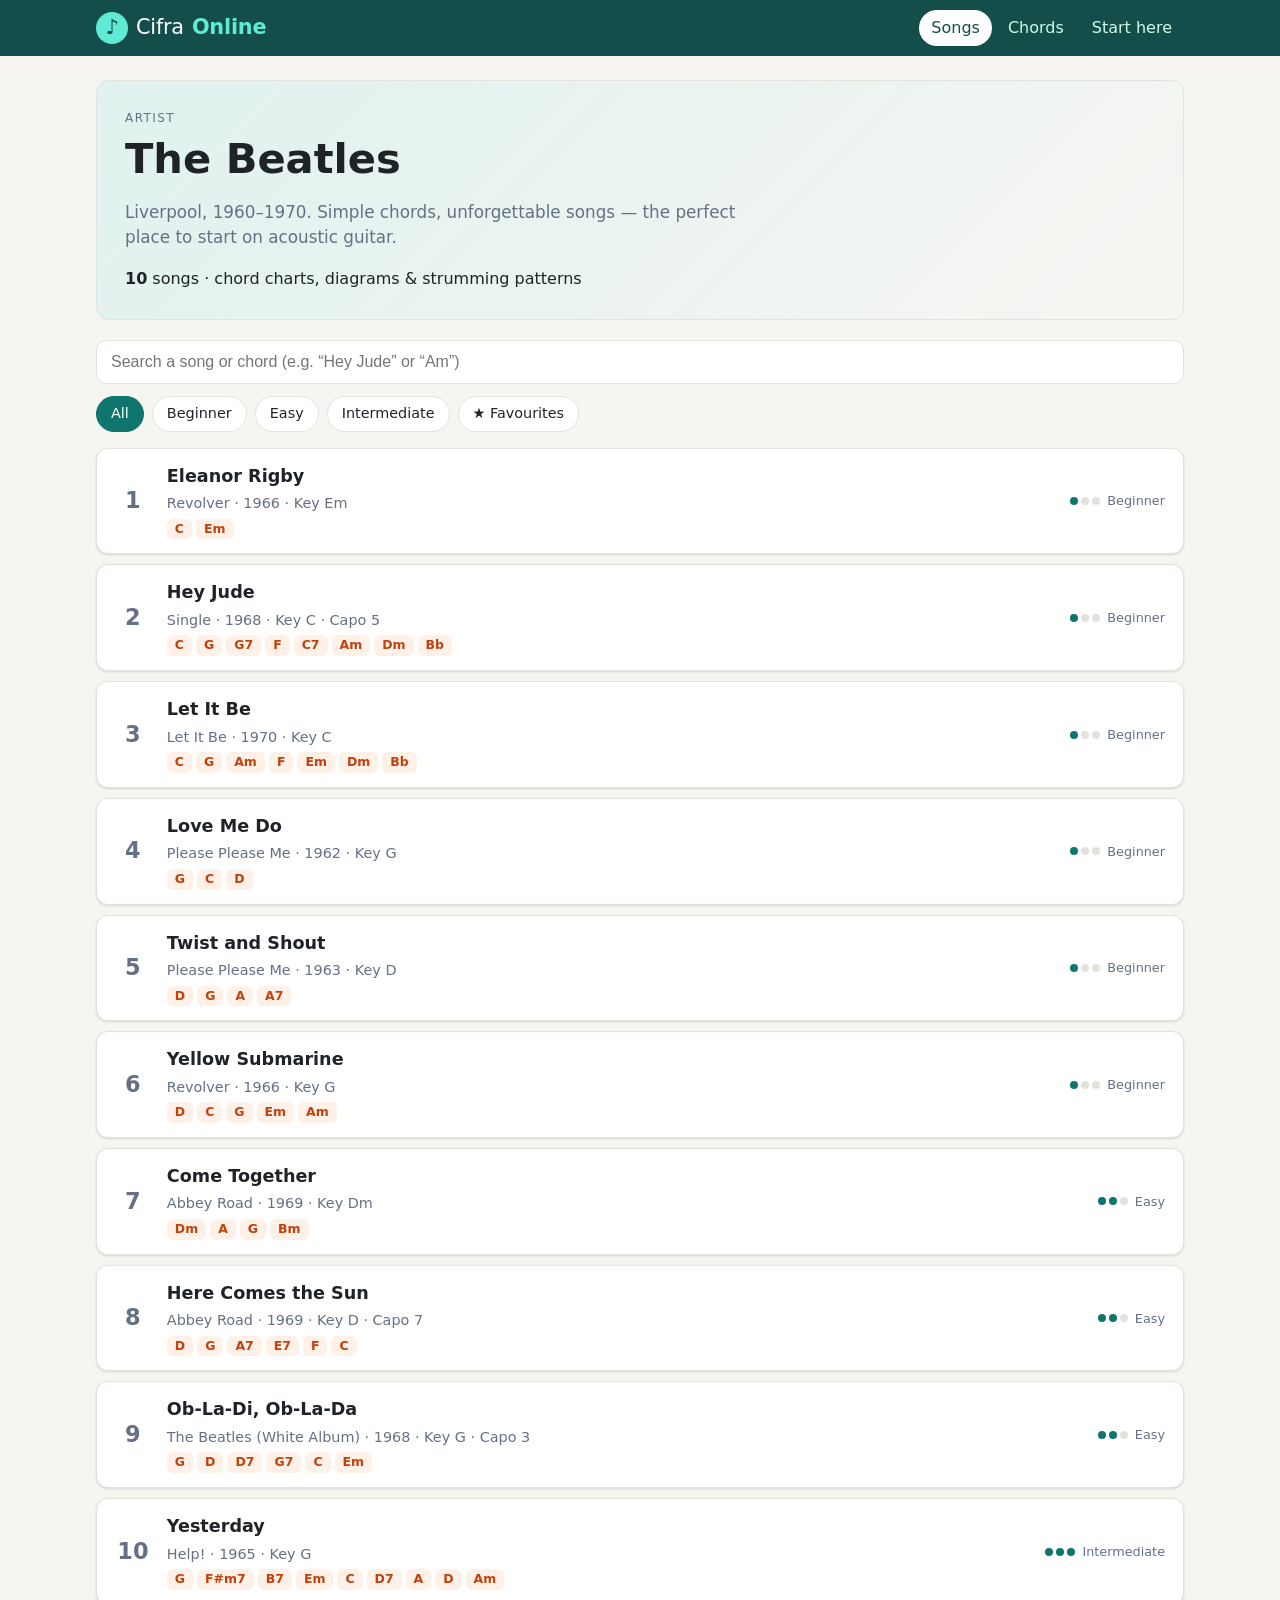
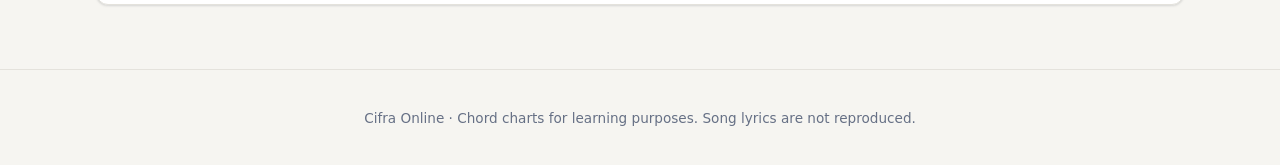
==== index.html @ 389081fc "First version: Beatles chord charts for beginner acoustic guitarists Static single-page site with so" ====
<!doctype html>
<html lang="en">
<head>
  <meta charset="utf-8">
  <meta name="viewport" content="width=device-width, initial-scale=1">
  <title>Cifra Online — Beatles chords for beginners</title>
  <meta name="description" content="Easy acoustic guitar chord charts for Beatles songs: diagrams, strumming patterns, transpose and capo.">
  <link rel="icon" href="data:image/svg+xml,<svg xmlns='http://www.w3.org/2000/svg' viewBox='0 0 100 100'><text y='.9em' font-size='90'>🎸</text></svg>">
  <link rel="stylesheet" href="css/style.css">
</head>
<body>
  <header class="topbar">
    <div class="topbar-inner">
      <a class="logo" href="#/"><span class="logo-mark">♪</span> Cifra<b>Online</b></a>
      <nav class="nav">
        <a href="#/" data-route="home">Songs</a>
        <a href="#/chords" data-route="chords">Chords</a>
        <a href="#/learn" data-route="learn">Start here</a>
      </nav>
    </div>
  </header>

  <main id="app" class="container"></main>

  <footer class="footer">
    <p>Cifra Online · Chord charts for learning purposes. Song lyrics are not reproduced.</p>
  </footer>

  <script src="js/songs.js"></script>
  <script src="js/chords.js"></script>
  <script src="js/audio.js"></script>
  <script src="js/app.js"></script>
</body>
</html>
---- css/style.css ----
:root {
  --bg: #f6f5f1;
  --surface: #ffffff;
  --text: #1f2328;
  --muted: #667085;
  --border: #e4e2dc;
  --accent: #0f766e;
  --accent-soft: #e0f2ef;
  --chord: #c2410c;
  --chord-soft: #fff1e8;
  --top: #134e4a;
  --radius: 12px;
  --shadow: 0 1px 2px rgba(16, 24, 40, .06), 0 1px 3px rgba(16, 24, 40, .08);
}
@media (prefers-color-scheme: dark) {
  :root {
    --bg: #111416;
    --surface: #1a1f22;
    --text: #e8eaeb;
    --muted: #98a2ab;
    --border: #2b3236;
    --accent: #2dd4bf;
    --accent-soft: #123a36;
    --chord: #fb923c;
    --chord-soft: #3a2418;
    --top: #0b2b29;
    --shadow: none;
  }
}

* { box-sizing: border-box; }
html { scroll-behavior: auto; }
body {
  margin: 0;
  font-family: system-ui, -apple-system, "Segoe UI", Roboto, sans-serif;
  background: var(--bg);
  color: var(--text);
  line-height: 1.5;
}
a { color: var(--accent); }
h1 { font-size: clamp(1.8rem, 4vw, 2.6rem); margin: .2em 0; line-height: 1.15; }
h2 { font-size: 1.15rem; margin: 1.4em 0 .6em; }
code { background: var(--accent-soft); padding: 2px 6px; border-radius: 6px; }

.container { max-width: 1120px; margin: 0 auto; padding: 24px 16px 64px; }

/* Top bar */
.topbar { background: var(--top); color: #fff; position: sticky; top: 0; z-index: 10; }
.topbar-inner { max-width: 1120px; margin: 0 auto; padding: 10px 16px; display: flex; align-items: center; justify-content: space-between; gap: 16px; flex-wrap: wrap; }
.logo { color: #fff; text-decoration: none; font-size: 1.3rem; letter-spacing: -.01em; display: flex; align-items: center; gap: 8px; }
.logo b { color: #5eead4; }
.logo-mark { display: inline-grid; place-items: center; width: 32px; height: 32px; border-radius: 50%; background: #5eead4; color: var(--top); font-weight: 700; }
.nav { display: flex; gap: 4px; }
.nav a { color: #d1fae5; text-decoration: none; padding: 6px 12px; border-radius: 999px; font-weight: 500; }
.nav a:hover { background: rgba(255,255,255,.1); }
.nav a.active { background: #fff; color: var(--top); }

/* Hero / home */
.hero { background: linear-gradient(135deg, var(--accent-soft), transparent); border: 1px solid var(--border); border-radius: var(--radius); padding: 28px; margin-bottom: 20px; }
.eyebrow { text-transform: uppercase; letter-spacing: .12em; font-size: .75rem; color: var(--muted); margin: 0; }
.lead { color: var(--muted); font-size: 1.05rem; max-width: 60ch; }
.stats { margin: 0; }

.filters { display: flex; flex-direction: column; gap: 12px; margin-bottom: 16px; }
#search { width: 100%; padding: 12px 14px; font-size: 1rem; border-radius: 10px; border: 1px solid var(--border); background: var(--surface); color: var(--text); }
#search:focus { outline: 2px solid var(--accent); outline-offset: 1px; }
.chips { display: flex; flex-wrap: wrap; gap: 8px; }
.chip { border: 1px solid var(--border); background: var(--surface); color: var(--text); padding: 6px 14px; border-radius: 999px; cursor: pointer; font: inherit; font-size: .9rem; }
.chip.on { background: var(--accent); border-color: var(--accent); color: #fff; }

.song-list { display: grid; gap: 10px; }
.song-card { display: flex; align-items: center; gap: 16px; background: var(--surface); border: 1px solid var(--border); border-radius: var(--radius); padding: 14px 18px; text-decoration: none; color: inherit; box-shadow: var(--shadow); transition: transform .1s, border-color .1s; }
.song-card:hover { border-color: var(--accent); transform: translateY(-1px); }
.rank { font-size: 1.4rem; font-weight: 700; color: var(--muted); width: 1.6em; text-align: center; flex: none; }
.song-main { flex: 1; min-width: 0; display: flex; flex-direction: column; gap: 4px; }
.song-title { font-weight: 650; font-size: 1.1rem; }
.song-meta { color: var(--muted); font-size: .9rem; }
.star { color: #eab308; }
.chord-pills { display: flex; flex-wrap: wrap; gap: 4px; }
.pill { font-size: .78rem; font-weight: 600; color: var(--chord); background: var(--chord-soft); padding: 1px 8px; border-radius: 6px; }
.empty { color: var(--muted); text-align: center; padding: 40px; }

.level { display: inline-flex; align-items: center; gap: 3px; font-size: .8rem; color: var(--muted); white-space: nowrap; }
.level i { width: 8px; height: 8px; border-radius: 50%; background: var(--border); display: inline-block; }
.level i.on { background: var(--accent); }
.level span { margin-left: 4px; }

/* Song page */
.crumbs { font-size: .9rem; color: var(--muted); }
.crumbs a { text-decoration: none; }
.song-header { display: flex; justify-content: space-between; align-items: flex-start; gap: 16px; margin-bottom: 12px; }
.song-artist { margin: 0; color: var(--muted); font-size: 1.05rem; }
.song-facts { display: flex; flex-wrap: wrap; gap: 14px; align-items: center; color: var(--muted); font-size: .9rem; margin: 8px 0 0; }
.icon-btn { font-size: 1.6rem; background: none; border: 1px solid var(--border); border-radius: 50%; width: 48px; height: 48px; cursor: pointer; color: var(--border); flex: none; }
.icon-btn.on { color: #eab308; border-color: #eab308; }

.toolbar { display: flex; flex-wrap: wrap; gap: 10px 14px; align-items: center; background: var(--surface); border: 1px solid var(--border); border-radius: var(--radius); padding: 10px 12px; position: sticky; top: 56px; z-index: 5; box-shadow: var(--shadow); }
.tool { display: flex; align-items: center; gap: 6px; }
.tool-label { font-size: .75rem; text-transform: uppercase; letter-spacing: .08em; color: var(--muted); }
.key-name { min-width: 3.2em; text-align: center; color: var(--chord); font-size: 1.05rem; }
.btn { font: inherit; font-size: .9rem; border: 1px solid var(--border); background: var(--bg); color: var(--text); padding: 6px 12px; border-radius: 8px; cursor: pointer; text-decoration: none; display: inline-block; }
.btn:hover { border-color: var(--accent); }
.btn.primary { background: var(--accent); color: #fff; border-color: var(--accent); padding: 10px 18px; }
.btn.small { padding: 4px 10px; font-size: .85rem; }
.toggle { display: flex; align-items: center; gap: 6px; font-size: .9rem; cursor: pointer; }
#speed { width: 90px; accent-color: var(--accent); }

.sounding { color: var(--muted); margin: 14px 2px; }
.sounding strong { color: var(--text); }
.callout { background: var(--accent-soft); border-radius: 10px; padding: 10px 14px; }

.song-layout { display: grid; grid-template-columns: minmax(0, 1fr) 300px; gap: 24px; align-items: start; }
@media (max-width: 860px) {
  .song-layout { grid-template-columns: 1fr; }
  .sidebar { order: -1; }
  .toolbar { position: static; }
}

.sheet { background: var(--surface); border: 1px solid var(--border); border-radius: var(--radius); padding: 8px 22px 22px; box-shadow: var(--shadow); }
.section h3 { font-size: .8em; text-transform: uppercase; letter-spacing: .1em; color: var(--muted); margin: 1.4em 0 .5em; display: flex; align-items: center; gap: 8px; }
.repeat { font-size: .85em; background: var(--accent-soft); color: var(--accent); padding: 1px 8px; border-radius: 999px; letter-spacing: 0; font-weight: 700; }
.bars { display: flex; flex-wrap: wrap; margin-bottom: 8px; border-left: 3px solid var(--text); }
.bar { flex: 1 0 5.5em; display: flex; gap: .4em; align-items: center; padding: .45em .6em; border-right: 1px solid var(--border); border-top: 1px solid var(--border); border-bottom: 1px solid var(--border); min-height: 2.6em; }
.bars .bar:last-child { border-right: 3px solid var(--text); }
.chord { font: inherit; font-weight: 700; color: var(--chord); background: none; border: none; padding: 2px 4px; border-radius: 6px; cursor: pointer; }
.chord:hover { background: var(--chord-soft); }
.flash { animation: flash .5s; }
@keyframes flash { from { background: var(--chord); color: #fff; } to { background: transparent; } }
.note { font-size: .8em; color: var(--muted); font-style: italic; margin: 4px 0 0; }

.panel { background: var(--surface); border: 1px solid var(--border); border-radius: var(--radius); padding: 4px 16px 16px; margin-bottom: 16px; box-shadow: var(--shadow); }
.panel h2 small { font-weight: 400; color: var(--muted); font-size: .8rem; }
.diagrams { display: grid; grid-template-columns: repeat(auto-fill, minmax(84px, 1fr)); gap: 8px; }
.diagrams.big { grid-template-columns: repeat(auto-fill, minmax(130px, 1fr)); gap: 12px; }
.diagram-card { background: var(--bg); border: 1px solid var(--border); border-radius: 10px; padding: 6px 4px 2px; cursor: pointer; display: flex; flex-direction: column; align-items: center; color: var(--text); font: inherit; }
.diagram-card:hover { border-color: var(--chord); }
.diagram-card.static { cursor: default; width: 130px; flex: none; }
.diagram-card small { color: var(--muted); font-size: .72rem; padding-bottom: 4px; text-align: center; }
.diagram-name { font-weight: 700; color: var(--chord); }
.diagram { width: 100%; max-width: 120px; }
.diagram .fret, .diagram .string { stroke: var(--muted); stroke-width: 1; }
.diagram .nut { fill: var(--text); }
.diagram .dot { fill: var(--text); }
.diagram .finger { fill: var(--surface); font-size: 9px; font-weight: 700; }
.diagram .open { fill: none; stroke: var(--text); stroke-width: 1.3; }
.diagram .mute { fill: var(--muted); font-size: 12px; }
.diagram .fret-label { fill: var(--muted); font-size: 10px; }

.strum { display: flex; gap: 4px; margin-bottom: 10px; }
.beat { flex: 1; display: flex; flex-direction: column; align-items: center; background: var(--bg); border-radius: 8px; padding: 6px 0; border: 1px solid var(--border); }
.beat b { font-size: 1.3rem; color: var(--chord); line-height: 1; }
.beat.rest b { color: var(--border); }
.beat small { color: var(--muted); font-size: .75rem; }
.beat.now { background: var(--chord-soft); border-color: var(--chord); }
.hint { font-size: .85rem; color: var(--muted); }
.tips { padding-left: 18px; margin: 0; font-size: .92rem; }
.tips li { margin-bottom: 8px; }
.copyright { text-align: center; }

/* Chords & learn */
.legend { display: flex; flex-wrap: wrap; gap: 8px 20px; font-size: .9rem; color: var(--muted); }
.legend b { display: inline-block; vertical-align: middle; margin-right: 4px; }
.dot-sample { width: 12px; height: 12px; border-radius: 50%; background: var(--text); }
.open-sample { width: 10px; height: 10px; border-radius: 50%; border: 1.5px solid var(--text); }

.learn-card { background: var(--surface); border: 1px solid var(--border); border-radius: var(--radius); padding: 4px 22px 16px; margin-bottom: 16px; box-shadow: var(--shadow); }
.learn-row { display: flex; gap: 24px; align-items: center; flex-wrap: wrap; }
.tuner { display: grid; grid-template-columns: repeat(6, 1fr); gap: 8px; }
@media (max-width: 520px) { .tuner { grid-template-columns: repeat(3, 1fr); } }
.string-btn { font: inherit; background: var(--bg); border: 1px solid var(--border); border-radius: 10px; padding: 10px 4px; cursor: pointer; color: var(--text); display: flex; flex-direction: column; align-items: center; }
.string-btn:hover { border-color: var(--accent); }
.string-btn b { font-size: 1.4rem; color: var(--accent); }
.string-btn small { color: var(--muted); }
.bars.demo { max-width: 400px; font-size: 18px; }

.footer { text-align: center; color: var(--muted); font-size: .85rem; padding: 24px 16px; border-top: 1px solid var(--border); }

@media print {
  .topbar, .toolbar, .footer, .crumbs, .icon-btn, #playStrum, .copyright { display: none !important; }
  body { background: #fff; color: #000; }
  .song-layout { grid-template-columns: 1fr 220px; }
  .sheet, .panel { box-shadow: none; border: none; }
}
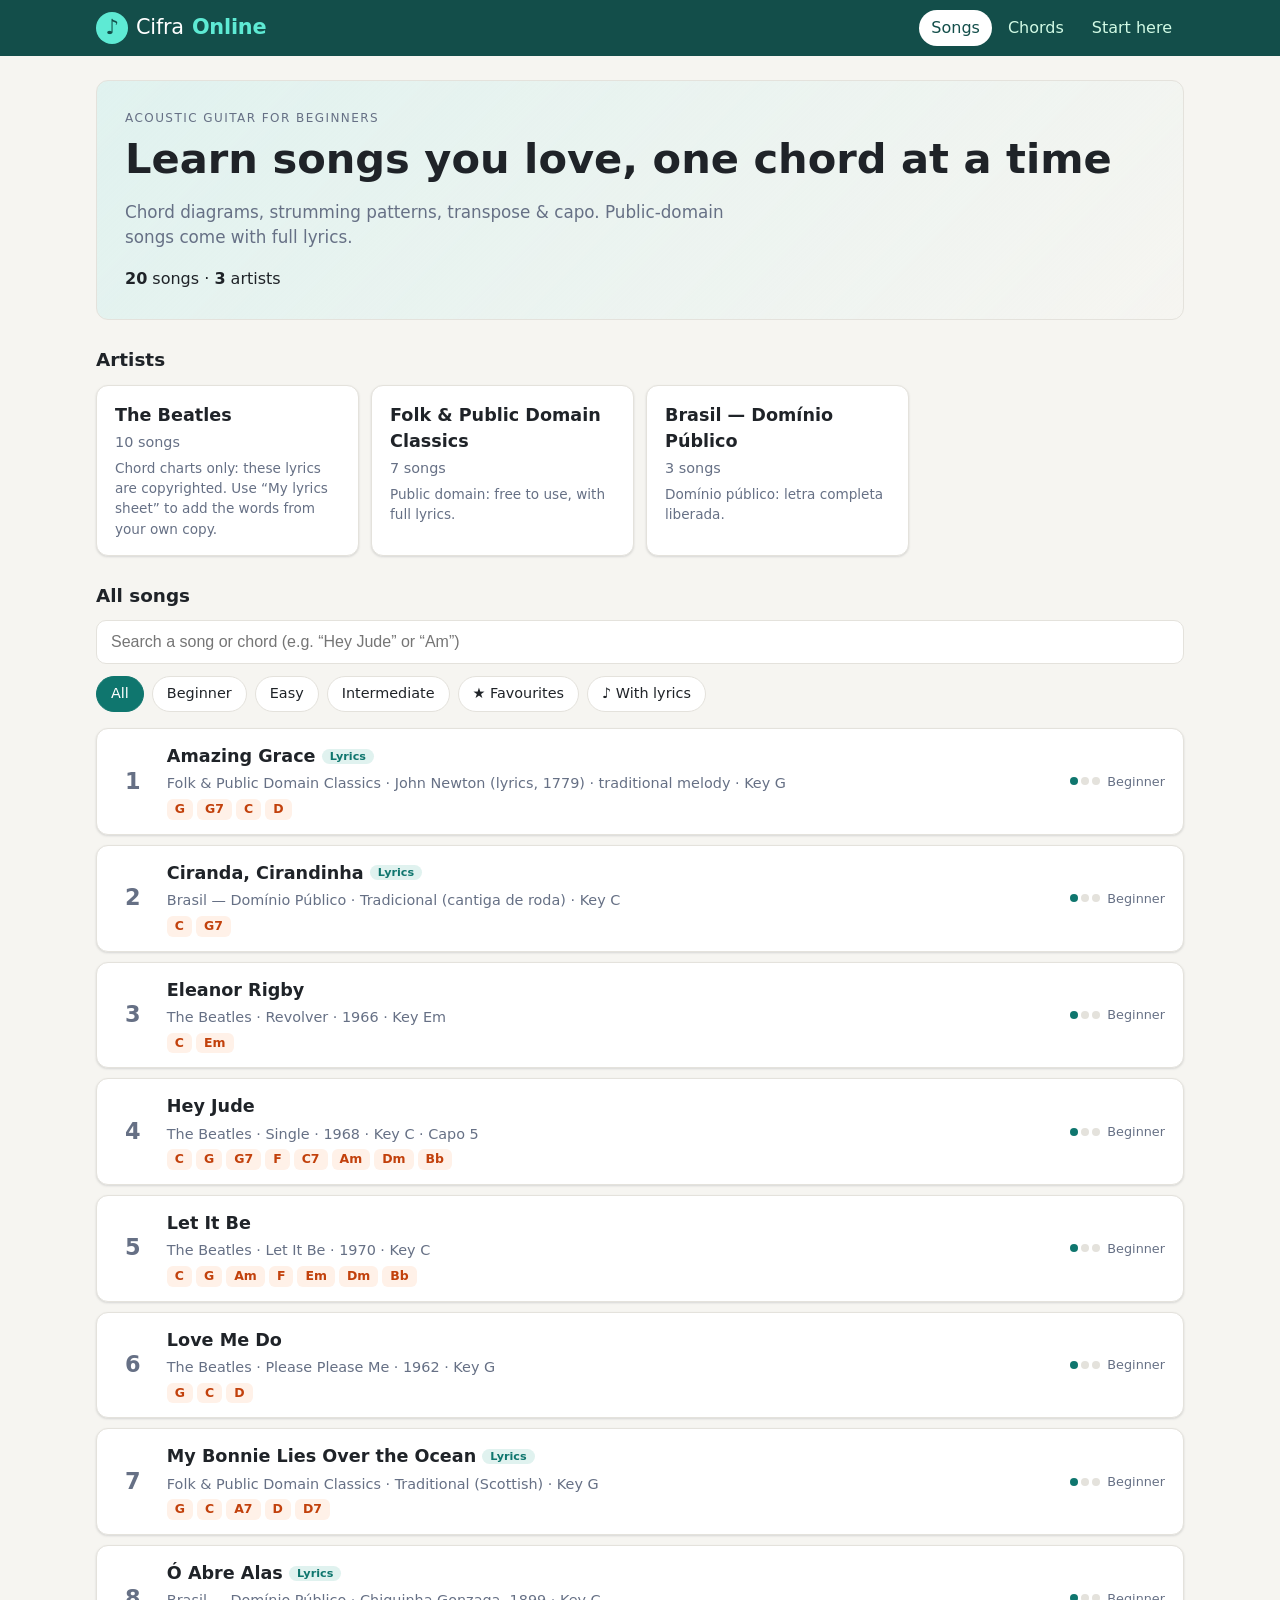
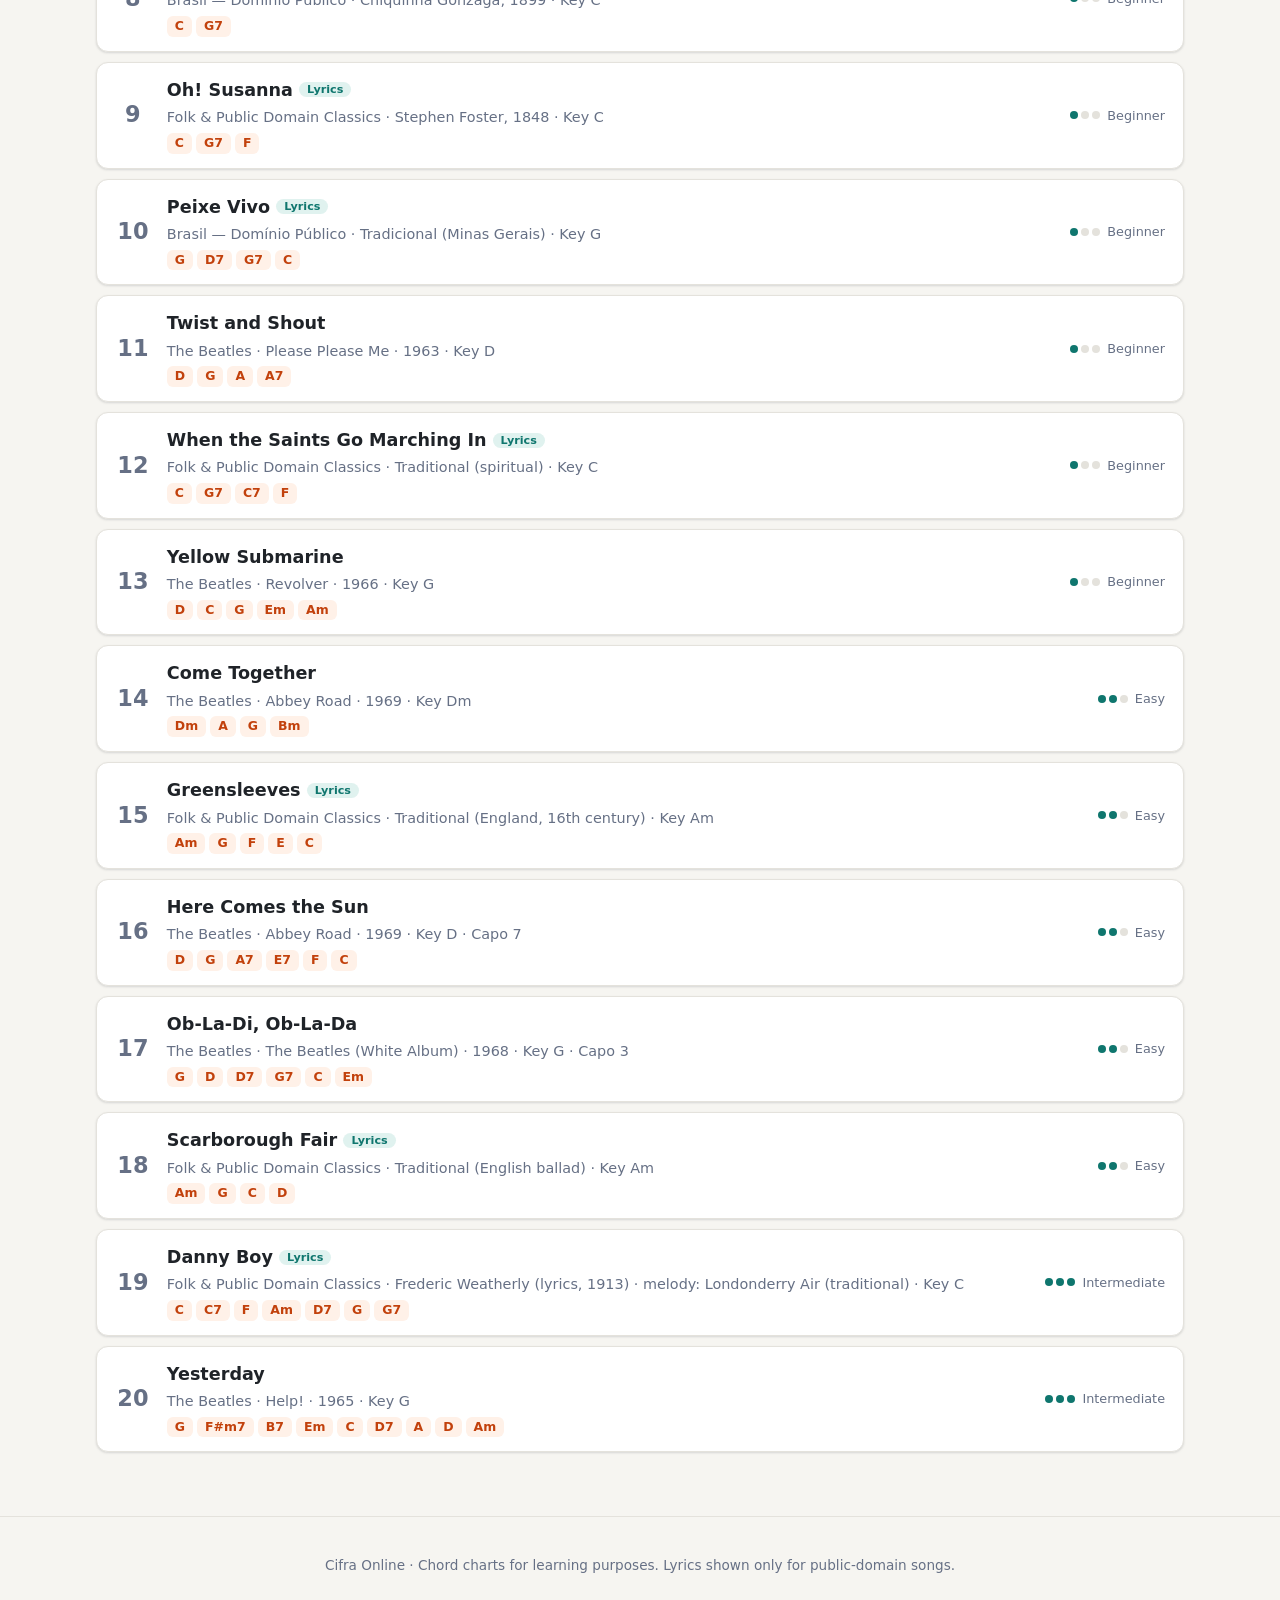
==== commit 93dbdc46: "Add public-domain songs with full lyrics and artist pages - 10 public-domain songs (7 folk classics," ====
--- a/index.html
+++ b/index.html
@@ -3,7 +3,7 @@
 <head>
   <meta charset="utf-8">
   <meta name="viewport" content="width=device-width, initial-scale=1">
-  <title>Cifra Online — Beatles chords for beginners</title>
+  <title>Cifra Online — easy guitar chords for beginners</title>
   <meta name="description" content="Easy acoustic guitar chord charts for Beatles songs: diagrams, strumming patterns, transpose and capo.">
   <link rel="icon" href="data:image/svg+xml,<svg xmlns='http://www.w3.org/2000/svg' viewBox='0 0 100 100'><text y='.9em' font-size='90'>🎸</text></svg>">
   <link rel="stylesheet" href="css/style.css">
@@ -23,10 +23,11 @@
   <main id="app" class="container"></main>
 
   <footer class="footer">
-    <p>Cifra Online · Chord charts for learning purposes. Song lyrics are not reproduced.</p>
+    <p>Cifra Online · Chord charts for learning purposes. Lyrics shown only for public-domain songs.</p>
   </footer>
 
   <script src="js/songs.js"></script>
+  <script src="js/public-domain.js"></script>
   <script src="js/chords.js"></script>
   <script src="js/audio.js"></script>
   <script src="js/app.js"></script>
--- a/css/style.css
+++ b/css/style.css
@@ -181,3 +181,31 @@
   .song-layout { grid-template-columns: 1fr 220px; }
   .sheet, .panel { box-shadow: none; border: none; }
 }
+
+/* View tabs + "My lyrics sheet" */
+.view-tabs { display: flex; gap: 4px; margin: 4px 0 12px; border-bottom: 1px solid var(--border); }
+.tab { font: inherit; background: none; border: none; border-bottom: 3px solid transparent; padding: 8px 14px; cursor: pointer; color: var(--muted); font-weight: 600; }
+.tab.on { color: var(--accent); border-bottom-color: var(--accent); }
+.my-text { width: 100%; min-height: 420px; font-family: ui-monospace, Menlo, Consolas, monospace; font-size: 15px; line-height: 1.6; padding: 12px; border-radius: 10px; border: 1px solid var(--border); background: var(--bg); color: var(--text); resize: vertical; }
+.edit-actions { display: flex; flex-wrap: wrap; gap: 8px; margin-top: 10px; }
+.edit-actions.top { justify-content: flex-end; margin: 10px 0 0; }
+.btn.danger { color: #dc2626; }
+.empty-mine { text-align: center; padding: 24px 8px; }
+.cp-heading { font-size: .8em; text-transform: uppercase; letter-spacing: .1em; color: var(--muted); margin: 1.4em 0 .4em; }
+.cp-line { display: flex; flex-wrap: wrap; align-items: flex-end; margin-bottom: .3em; }
+.cp-seg { display: inline-flex; flex-direction: column; }
+.cp-chord { min-height: 1.5em; }
+.cp-chord .chord { padding: 0 2px; margin-left: -2px; }
+.cp-text { white-space: pre; }
+.cp-gap { height: .8em; }
+@media print { .view-tabs, .edit-actions { display: none !important; } }
+
+/* Artists */
+.artist-grid { display: grid; grid-template-columns: repeat(auto-fill, minmax(240px, 1fr)); gap: 12px; margin-bottom: 8px; }
+.artist-card { display: flex; flex-direction: column; gap: 4px; background: var(--surface); border: 1px solid var(--border); border-radius: var(--radius); padding: 16px 18px; text-decoration: none; color: inherit; box-shadow: var(--shadow); }
+.artist-card:hover { border-color: var(--accent); }
+.artist-name { font-weight: 700; font-size: 1.1rem; }
+.artist-note { font-size: .85rem; color: var(--muted); }
+.badge { font-size: .7rem; font-weight: 700; color: var(--accent); background: var(--accent-soft); padding: 1px 8px; border-radius: 999px; vertical-align: middle; }
+.song-artist a { color: inherit; }
+.view-tabs[hidden] { display: none; }
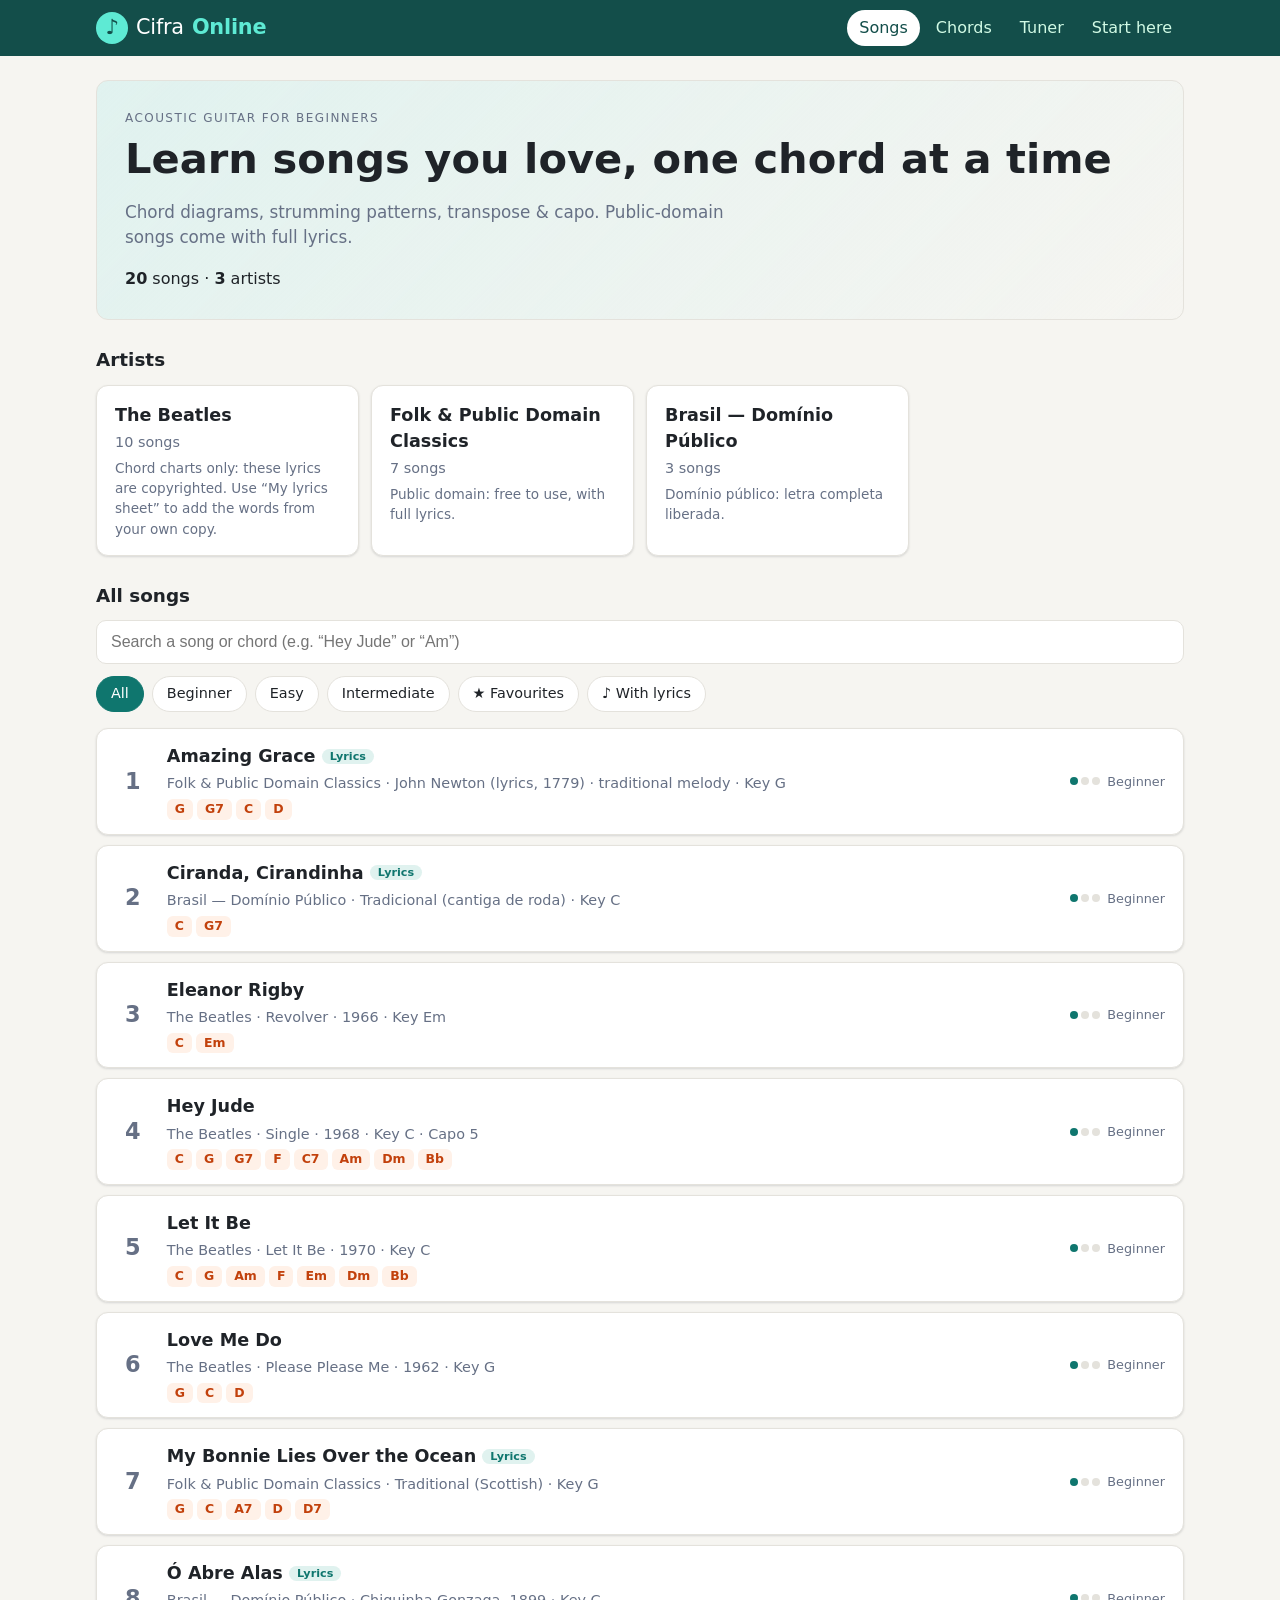
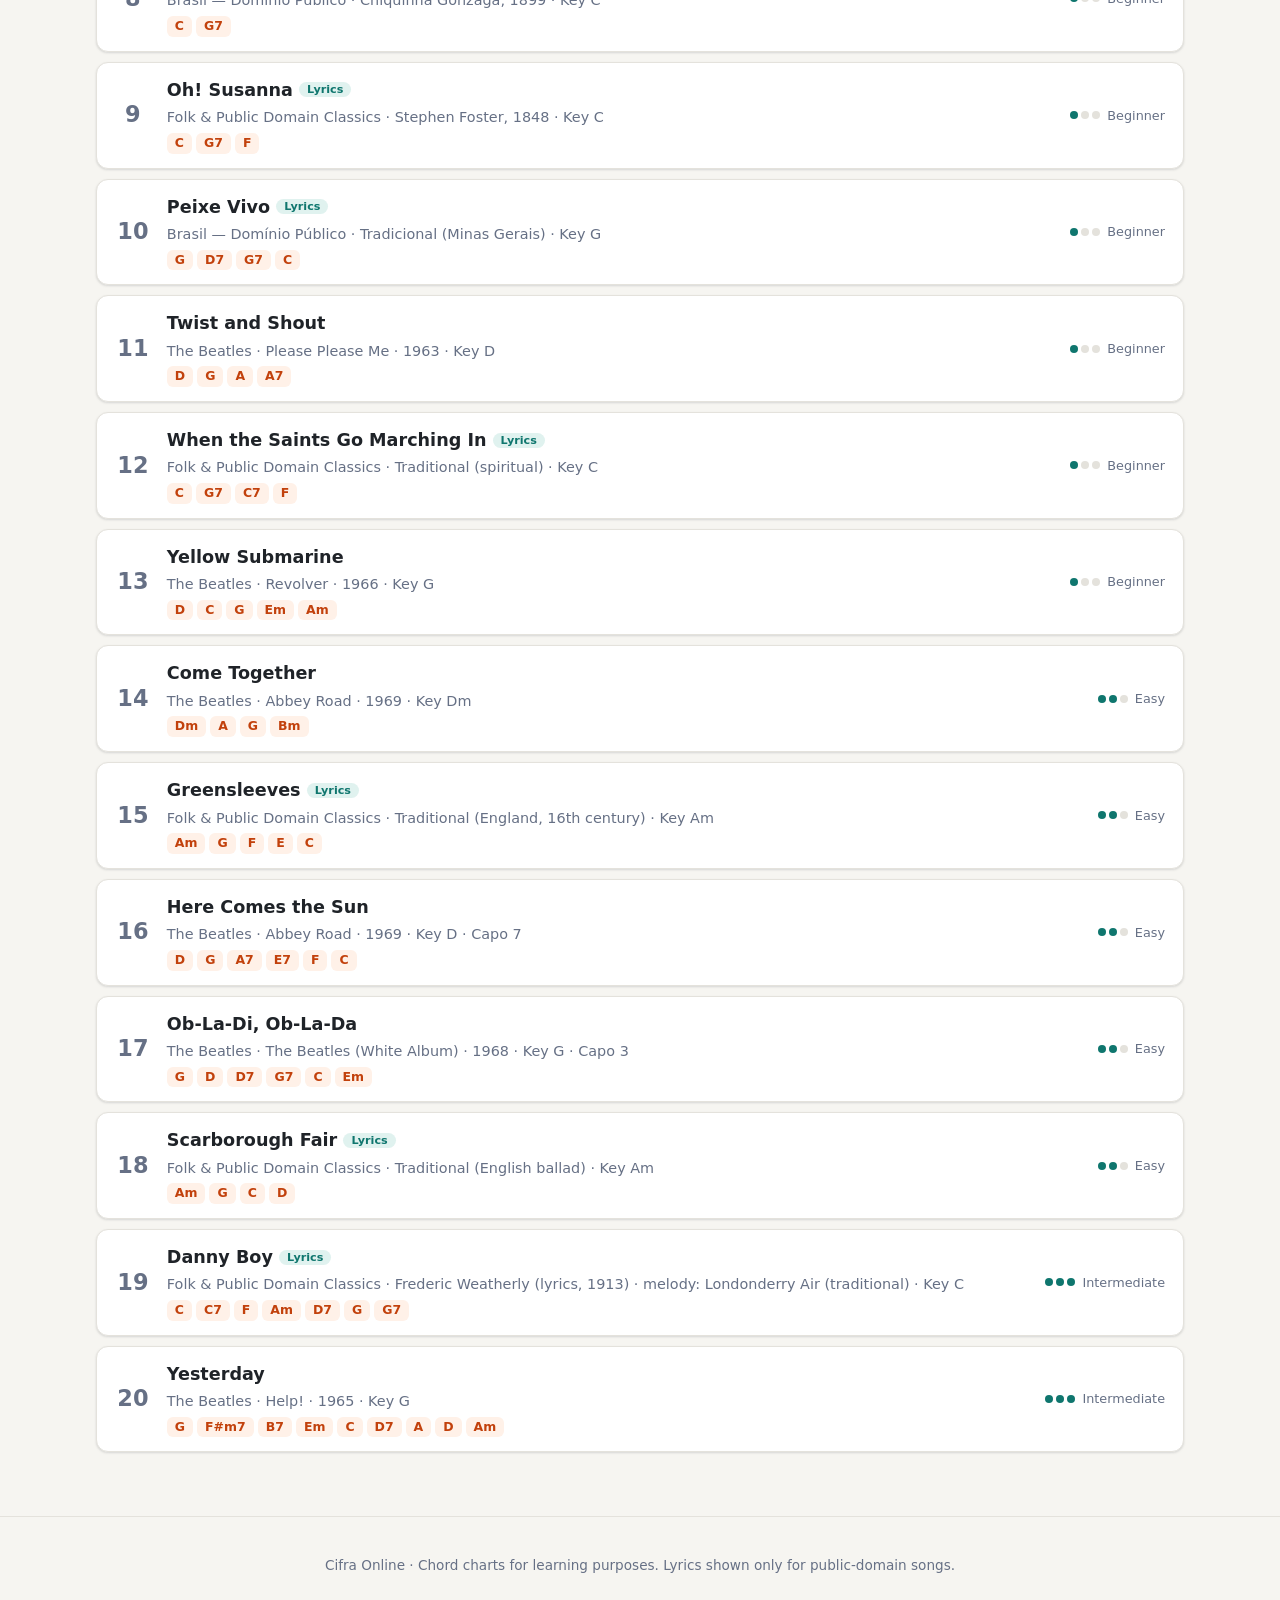
==== commit 881be272: "Add Fretboard & Tuner page - Interactive neck: drag a string sideways (or use +/-) to retune it,   w" ====
--- a/index.html
+++ b/index.html
@@ -15,6 +15,7 @@
       <nav class="nav">
         <a href="#/" data-route="home">Songs</a>
         <a href="#/chords" data-route="chords">Chords</a>
+        <a href="#/tuner" data-route="tuner">Tuner</a>
         <a href="#/learn" data-route="learn">Start here</a>
       </nav>
     </div>
@@ -30,6 +31,7 @@
   <script src="js/public-domain.js"></script>
   <script src="js/chords.js"></script>
   <script src="js/audio.js"></script>
+  <script src="js/fretboard.js"></script>
   <script src="js/app.js"></script>
 </body>
 </html>
--- a/css/style.css
+++ b/css/style.css
@@ -209,3 +209,75 @@
 .badge { font-size: .7rem; font-weight: 700; color: var(--accent); background: var(--accent-soft); padding: 1px 8px; border-radius: 999px; vertical-align: middle; }
 .song-artist a { color: inherit; }
 .view-tabs[hidden] { display: none; }
+
+/* ---------- Fretboard & Tuner ---------- */
+:root { --fw: 52px; --open-w: 46px; --tune-w: 128px;
+  --c-root: #dc2626; --c-third: #2563eb; --c-fifth: #059669; --c-seventh: #9333ea; --c-other: #d97706;
+  --wood: #4a2f1d; --wood-2: #5b3a24; --fretwire: #c8c2b4; --string: #e9e4d6; }
+@media (max-width: 640px) { :root { --fw: 42px; --open-w: 40px; --tune-w: 104px; } }
+
+.fb-tuning-bar { display: flex; flex-wrap: wrap; gap: 10px 14px; align-items: center; padding-top: 12px; }
+.fb-tuning-bar select, .fb-type-row select { font: inherit; padding: 6px 10px; border-radius: 8px; border: 1px solid var(--border); background: var(--bg); color: var(--text); max-width: 100%; }
+.fb-tuning-names { display: flex; gap: 8px; flex-wrap: wrap; font-size: 1.3rem; font-weight: 700; margin: 12px 0 4px; }
+.fb-tuning-names span { background: var(--accent-soft); color: var(--accent); padding: 2px 12px; border-radius: 8px; }
+.fb-changes { margin: 8px 0 0; padding-left: 18px; font-size: .92rem; }
+.fb-changes li { margin-bottom: 6px; }
+.warn { color: #dc2626; font-weight: 600; }
+.fb-modes { margin-top: 20px; }
+.fb-roots { margin: 8px 0; }
+.fb-roots .chip { min-width: 46px; }
+.fb-type-row { display: flex; flex-wrap: wrap; gap: 10px; align-items: center; }
+.fb-formula { font-size: 1.05rem; }
+.fb-options { display: flex; flex-wrap: wrap; gap: 10px 18px; align-items: center; margin: 10px 0; }
+
+.fb-wrap { overflow-x: auto; border-radius: var(--radius); border: 1px solid var(--border); background: var(--surface); padding: 10px 6px 4px; }
+.fb { width: max-content; user-select: none; -webkit-user-select: none; }
+.fb.lefty .fb-row { direction: rtl; }
+.fb.lefty .fb-tune, .fb.lefty .fb-cell { direction: ltr; }
+.fb-row { display: grid; grid-template-columns: var(--tune-w) auto; align-items: stretch; }
+.fb-tune { display: flex; align-items: center; justify-content: flex-end; gap: 4px; padding-right: 8px; }
+.fb-btn { font: inherit; width: 26px; height: 26px; border-radius: 6px; border: 1px solid var(--border); background: var(--bg); color: var(--text); cursor: pointer; line-height: 1; }
+.fb-btn:hover { border-color: var(--accent); }
+.fb-note { font: inherit; font-weight: 700; min-width: 48px; padding: 2px 6px; border-radius: 6px; border: 1px solid var(--border); background: var(--surface); color: var(--text); cursor: pointer; white-space: nowrap; }
+.fb-note.changed { border-color: var(--chord); color: var(--chord); }
+.fb-note em { font-style: normal; font-size: .75em; margin-left: 3px; color: var(--chord); }
+
+.fb-strings { display: grid; grid-template-columns: var(--open-w) repeat(15, var(--fw)); position: relative; background: linear-gradient(var(--wood), var(--wood-2)); touch-action: pan-y; cursor: ew-resize; }
+.fb-row:first-child .fb-strings { border-radius: 8px 8px 0 0; }
+.fb-row:nth-last-child(2) .fb-strings { border-radius: 0 0 8px 8px; }
+.fb-strings::before { content: ""; position: absolute; left: 0; right: 0; top: 50%; height: var(--thick); transform: translateY(-50%); background: var(--string); box-shadow: 0 1px 1px rgba(0,0,0,.4); pointer-events: none; }
+.fb-row.dragging .fb-strings::before { background: #fde68a; }
+.fb-cell { position: relative; height: 38px; border-right: 2px solid var(--fretwire); }
+.fb-cell.open { background: var(--surface); border-right: 6px solid #f1ede4; }
+.fb-dot { position: absolute; left: 50%; top: 50%; transform: translate(-50%, -50%); min-width: 28px; height: 26px; padding: 0 4px; border-radius: 13px; display: grid; place-items: center; font-size: .78rem; font-weight: 700; color: #fff; z-index: 1; pointer-events: none; }
+.fb-row.dragging .fb-dot { transform: translate(calc(-50% + var(--dx, 0px)), -50%); opacity: .85; }
+.fb-dot.natural { background: #f8fafc; color: #1f2328; }
+.fb-dot.accidental { background: rgba(248, 250, 252, .35); color: #fff; font-weight: 500; }
+.fb-dot.ghost { background: rgba(255,255,255,.18); color: rgba(255,255,255,.75); font-weight: 500; min-width: 22px; height: 20px; font-size: .7rem; }
+.fb-dot.role-root { background: var(--c-root); }
+.fb-dot.role-third { background: var(--c-third); }
+.fb-dot.role-fifth { background: var(--c-fifth); }
+.fb-dot.role-seventh { background: var(--c-seventh); }
+.fb-dot.role-other { background: var(--c-other); }
+.fb-dot.faded { opacity: .35; }
+.fb-dot.pick { box-shadow: 0 0 0 3px #fff, 0 0 0 5px #111; transform: translate(-50%, -50%) scale(1.12); z-index: 2; }
+.fb-mute { position: absolute; inset: 0; display: grid; place-items: center; font-size: 1.3rem; font-weight: 700; color: var(--muted); }
+.fb-row.markers .fb-strings { background: none; cursor: default; touch-action: auto; }
+.fb-row.markers .fb-strings::before { display: none; }
+.fb-cell.mark { border-right: 2px solid transparent; height: 34px; display: flex; flex-direction: column; align-items: center; justify-content: center; color: var(--muted); font-size: .75rem; }
+.fb-cell.mark b { font-size: .6rem; letter-spacing: 2px; color: var(--chord); height: 10px; }
+
+.fb-legend { display: flex; flex-wrap: wrap; gap: 8px 18px; margin: 10px 2px 18px; font-size: .88rem; color: var(--muted); align-items: center; }
+.fb-legend span { display: inline-flex; align-items: center; gap: 6px; }
+.fb-legend .fb-dot { position: static; transform: none; min-width: 18px; height: 18px; display: inline-grid; font-size: .65rem; }
+.fb-legend .fb-dot.natural { border: 1px solid var(--border); }
+.fb-legend .fb-dot.accidental { background: #94a3b8; }
+.fb-legend .fb-dot.pick { transform: none; }
+
+.diagram-card.on { border-color: var(--chord); box-shadow: 0 0 0 2px var(--chord); }
+.diagram-card code { font-size: .75rem; }
+.fb-compare-row { display: flex; align-items: center; gap: 16px; flex-wrap: wrap; }
+.fb-compare-row .diagram-card { width: 140px; cursor: default; }
+.fb-arrow { font-size: 2rem; color: var(--muted); }
+.fb-tuning-bar .tool, .fb-type-row .tool { flex-wrap: wrap; min-width: 0; max-width: 100%; }
+.fb-tuning-bar select, .fb-type-row select { width: auto; max-width: min(100%, calc(100vw - 48px)); }
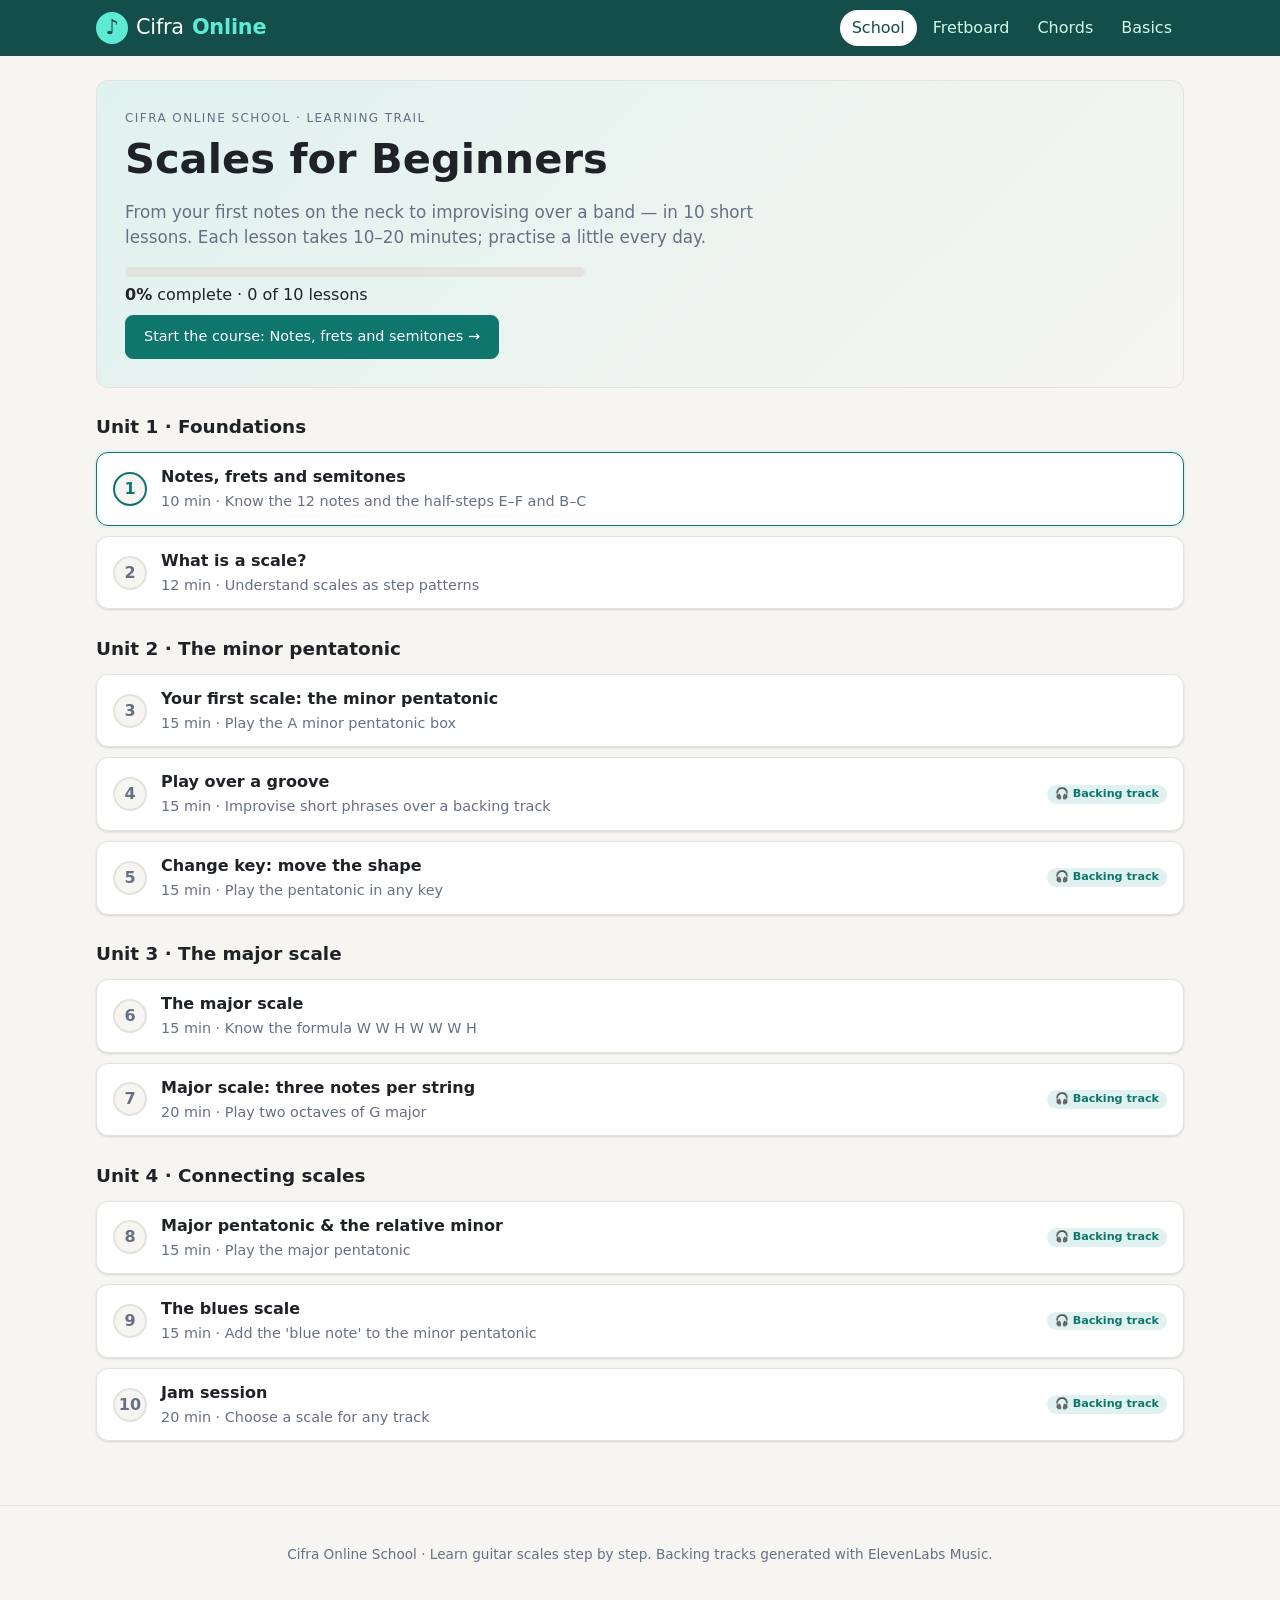
==== commit 387ce439: "Turn the site into Cifra Online School: Scales for Beginners trail - New home: a 10-lesson learning " ====
--- a/index.html
+++ b/index.html
@@ -3,8 +3,8 @@
 <head>
   <meta charset="utf-8">
   <meta name="viewport" content="width=device-width, initial-scale=1">
-  <title>Cifra Online — easy guitar chords for beginners</title>
-  <meta name="description" content="Easy acoustic guitar chord charts for Beatles songs: diagrams, strumming patterns, transpose and capo.">
+  <title>Cifra Online School — guitar scales for beginners</title>
+  <meta name="description" content="Learn guitar scales step by step: lessons, an interactive fretboard and backing tracks in every key.">
   <link rel="icon" href="data:image/svg+xml,<svg xmlns='http://www.w3.org/2000/svg' viewBox='0 0 100 100'><text y='.9em' font-size='90'>🎸</text></svg>">
   <link rel="stylesheet" href="css/style.css">
 </head>
@@ -13,10 +13,10 @@
     <div class="topbar-inner">
       <a class="logo" href="#/"><span class="logo-mark">♪</span> Cifra<b>Online</b></a>
       <nav class="nav">
-        <a href="#/" data-route="home">Songs</a>
+        <a href="#/" data-route="school">School</a>
+        <a href="#/tuner" data-route="tuner">Fretboard</a>
         <a href="#/chords" data-route="chords">Chords</a>
-        <a href="#/tuner" data-route="tuner">Tuner</a>
-        <a href="#/learn" data-route="learn">Start here</a>
+        <a href="#/learn" data-route="learn">Basics</a>
       </nav>
     </div>
   </header>
@@ -24,14 +24,13 @@
   <main id="app" class="container"></main>
 
   <footer class="footer">
-    <p>Cifra Online · Chord charts for learning purposes. Lyrics shown only for public-domain songs.</p>
+    <p>Cifra Online School · Learn guitar scales step by step. Backing tracks generated with ElevenLabs Music.</p>
   </footer>
 
-  <script src="js/songs.js"></script>
-  <script src="js/public-domain.js"></script>
   <script src="js/chords.js"></script>
   <script src="js/audio.js"></script>
   <script src="js/fretboard.js"></script>
+  <script src="js/school.js"></script>
   <script src="js/app.js"></script>
 </body>
 </html>
--- a/css/style.css
+++ b/css/style.css
@@ -231,10 +231,10 @@
 .fb-options { display: flex; flex-wrap: wrap; gap: 10px 18px; align-items: center; margin: 10px 0; }
 
 .fb-wrap { overflow-x: auto; border-radius: var(--radius); border: 1px solid var(--border); background: var(--surface); padding: 10px 6px 4px; }
-.fb { width: max-content; user-select: none; -webkit-user-select: none; }
+.fb { width: 100%; min-width: max-content; user-select: none; -webkit-user-select: none; }
 .fb.lefty .fb-row { direction: rtl; }
 .fb.lefty .fb-tune, .fb.lefty .fb-cell { direction: ltr; }
-.fb-row { display: grid; grid-template-columns: var(--tune-w) auto; align-items: stretch; }
+.fb-row { display: grid; grid-template-columns: var(--tune-w) 1fr; align-items: stretch; }
 .fb-tune { display: flex; align-items: center; justify-content: flex-end; gap: 4px; padding-right: 8px; }
 .fb-btn { font: inherit; width: 26px; height: 26px; border-radius: 6px; border: 1px solid var(--border); background: var(--bg); color: var(--text); cursor: pointer; line-height: 1; }
 .fb-btn:hover { border-color: var(--accent); }
@@ -242,25 +242,27 @@
 .fb-note.changed { border-color: var(--chord); color: var(--chord); }
 .fb-note em { font-style: normal; font-size: .75em; margin-left: 3px; color: var(--chord); }
 
-.fb-strings { display: grid; grid-template-columns: var(--open-w) repeat(15, var(--fw)); position: relative; background: linear-gradient(var(--wood), var(--wood-2)); touch-action: pan-y; cursor: ew-resize; }
+.fb-strings { display: grid; grid-template-columns: var(--open-w) repeat(15, minmax(var(--fw), 1fr)); position: relative; background: linear-gradient(var(--wood), var(--wood-2)); touch-action: pan-y; cursor: ew-resize; }
 .fb-row:first-child .fb-strings { border-radius: 8px 8px 0 0; }
 .fb-row:nth-last-child(2) .fb-strings { border-radius: 0 0 8px 8px; }
 .fb-strings::before { content: ""; position: absolute; left: 0; right: 0; top: 50%; height: var(--thick); transform: translateY(-50%); background: var(--string); box-shadow: 0 1px 1px rgba(0,0,0,.4); pointer-events: none; }
 .fb-row.dragging .fb-strings::before { background: #fde68a; }
 .fb-cell { position: relative; height: 38px; border-right: 2px solid var(--fretwire); }
 .fb-cell.open { background: var(--surface); border-right: 6px solid #f1ede4; }
-.fb-dot { position: absolute; left: 50%; top: 50%; transform: translate(-50%, -50%); min-width: 28px; height: 26px; padding: 0 4px; border-radius: 13px; display: grid; place-items: center; font-size: .78rem; font-weight: 700; color: #fff; z-index: 1; pointer-events: none; }
+.fb-dot { position: absolute; left: 50%; top: 50%; transform: translate(-50%, -50%); width: 23px; height: 23px; border-radius: 50%; display: grid; place-items: center; font-size: .66rem; font-weight: 700; letter-spacing: -.02em; color: #fff; z-index: 1; pointer-events: none;
+  background-image: radial-gradient(circle at 35% 30%, rgba(255,255,255,.28), rgba(255,255,255,0) 60%);
+  box-shadow: 0 1px 2px rgba(0,0,0,.35); transition: transform .18s ease, opacity .18s ease, box-shadow .18s ease, background-color .18s ease; }
 .fb-row.dragging .fb-dot { transform: translate(calc(-50% + var(--dx, 0px)), -50%); opacity: .85; }
-.fb-dot.natural { background: #f8fafc; color: #1f2328; }
-.fb-dot.accidental { background: rgba(248, 250, 252, .35); color: #fff; font-weight: 500; }
-.fb-dot.ghost { background: rgba(255,255,255,.18); color: rgba(255,255,255,.75); font-weight: 500; min-width: 22px; height: 20px; font-size: .7rem; }
-.fb-dot.role-root { background: var(--c-root); }
-.fb-dot.role-third { background: var(--c-third); }
-.fb-dot.role-fifth { background: var(--c-fifth); }
-.fb-dot.role-seventh { background: var(--c-seventh); }
-.fb-dot.role-other { background: var(--c-other); }
-.fb-dot.faded { opacity: .35; }
-.fb-dot.pick { box-shadow: 0 0 0 3px #fff, 0 0 0 5px #111; transform: translate(-50%, -50%) scale(1.12); z-index: 2; }
+.fb-dot.natural { background-color: #f8fafc; color: #1f2328; }
+.fb-dot.accidental { background-color: rgba(248, 250, 252, .3); color: #fff; font-weight: 500; }
+.fb-dot.ghost { background-color: rgba(255,255,255,.16); color: rgba(255,255,255,.75); font-weight: 500; width: 18px; height: 18px; font-size: .58rem; box-shadow: none; }
+.fb-dot.role-root { background-color: var(--c-root); }
+.fb-dot.role-third { background-color: var(--c-third); }
+.fb-dot.role-fifth { background-color: var(--c-fifth); }
+.fb-dot.role-seventh { background-color: var(--c-seventh); }
+.fb-dot.role-other { background-color: var(--c-other); }
+.fb-dot.faded { opacity: .3; transform: translate(-50%, -50%) scale(.82); }
+.fb-dot.pick { box-shadow: 0 0 0 2px #fff, 0 0 0 3.5px rgba(17,17,17,.85), 0 2px 6px rgba(0,0,0,.45); transform: translate(-50%, -50%) scale(1.08); z-index: 2; }
 .fb-mute { position: absolute; inset: 0; display: grid; place-items: center; font-size: 1.3rem; font-weight: 700; color: var(--muted); }
 .fb-row.markers .fb-strings { background: none; cursor: default; touch-action: auto; }
 .fb-row.markers .fb-strings::before { display: none; }
@@ -269,7 +271,7 @@
 
 .fb-legend { display: flex; flex-wrap: wrap; gap: 8px 18px; margin: 10px 2px 18px; font-size: .88rem; color: var(--muted); align-items: center; }
 .fb-legend span { display: inline-flex; align-items: center; gap: 6px; }
-.fb-legend .fb-dot { position: static; transform: none; min-width: 18px; height: 18px; display: inline-grid; font-size: .65rem; }
+.fb-legend .fb-dot { position: static; transform: none; width: 16px; height: 16px; display: inline-grid; font-size: .58rem; }
 .fb-legend .fb-dot.natural { border: 1px solid var(--border); }
 .fb-legend .fb-dot.accidental { background: #94a3b8; }
 .fb-legend .fb-dot.pick { transform: none; }
@@ -281,3 +283,115 @@
 .fb-arrow { font-size: 2rem; color: var(--muted); }
 .fb-tuning-bar .tool, .fb-type-row .tool { flex-wrap: wrap; min-width: 0; max-width: 100%; }
 .fb-tuning-bar select, .fb-type-row select { width: auto; max-width: min(100%, calc(100vw - 48px)); }
+
+/* Mode switch (segmented control) */
+.fb-mode-row { display: flex; flex-wrap: wrap; align-items: center; gap: 8px 12px; margin-top: 20px; }
+.fb-seg { display: inline-flex; border: 1px solid var(--border); border-radius: 999px; padding: 3px; background: var(--surface); gap: 2px; margin: 0; }
+.fb-seg .tab { border: none; border-radius: 999px; padding: 8px 18px; color: var(--muted); font-weight: 600; }
+.fb-seg .tab.on { background: var(--accent); color: #fff; }
+.fb-types { margin: 6px 0; }
+.fb-types .chip small, .fb-pickers .chip small { color: inherit; opacity: .7; font-weight: 700; margin-right: 2px; }
+.fb-sub { margin: 10px 0 4px; }
+.note-link { font: inherit; font-weight: 700; background: none; border: none; border-bottom: 2px dotted var(--accent); color: var(--text); cursor: pointer; padding: 0 2px; }
+.note-link.on { background: #facc15; color: #111; border-radius: 4px; }
+
+/* Tapped note: every place it appears glows, the exact pitch is filled */
+.fb-dot.focus { box-shadow: 0 0 0 2px #facc15, 0 0 10px 1px rgba(250, 204, 21, .8); opacity: 1 !important; z-index: 3; }
+.fb-dot.focus-exact { background-color: #facc15 !important; color: #111 !important; transform: translate(-50%, -50%) scale(1.1); }
+.fb-dot.inline { position: static; transform: none; display: inline-grid; vertical-align: middle; margin-right: 6px; width: 22px; height: 22px; }
+.fb-focus { display: flex; flex-wrap: wrap; gap: 8px 12px; align-items: center; justify-content: space-between; margin: 10px 2px 0; font-size: .92rem; }
+
+/* Rotate hint: only on phones held upright */
+.rotate-hint { display: none; }
+@media (orientation: portrait) and (max-width: 640px) { .rotate-hint { display: block; } }
+
+/* Phone held sideways: fit all 15 frets on screen */
+@media (orientation: landscape) and (max-height: 540px) {
+  :root { --fw: 26px; --open-w: 30px; --tune-w: 58px; }
+  .topbar { position: static; }
+  .container { padding-left: max(10px, env(safe-area-inset-left)); padding-right: max(10px, env(safe-area-inset-right)); }
+  .fb-wrap { padding: 4px 2px 2px; }
+  .fb-btn { display: none; }
+  .fb-tune { padding-right: 4px; }
+  .fb-note { min-width: 0; padding: 1px 4px; font-size: .8rem; }
+  .fb-cell { height: 31px; }
+  .fb-cell.mark { height: 24px; }
+  .fb-dot { width: 19px; height: 19px; font-size: .56rem; }
+  .fb-dot.ghost { width: 15px; height: 15px; font-size: .5rem; }
+}
+
+/* Full-screen neck */
+.fb-stage:fullscreen, .fb-stage:-webkit-full-screen { background: var(--bg); padding: 12px max(12px, env(safe-area-inset-left)); overflow: auto; display: flex; flex-direction: column; justify-content: center; }
+.fb-stage:fullscreen .fb-wrap { flex: none; }
+
+/* Finger numbers inside the dots */
+.fb-dot.finger { font-size: .74rem; font-weight: 800; }
+.fb-dot.finger.open-string { background-color: transparent; color: #fff; box-shadow: inset 0 0 0 2px #fff; background-image: none; }
+.fb-legend .fb-dot.finger.open-string { color: var(--text); box-shadow: inset 0 0 0 1.5px var(--text); }
+.fb-dot.barre-note { border-radius: 7px; }
+.fb-pos { display: flex; flex-wrap: wrap; gap: 6px; align-items: center; margin: 6px 0; }
+.fb-pos .chip { min-width: 40px; padding: 4px 10px; }
+.finger-count { display: block; font-weight: 600; color: var(--text); }
+
+/* Bar above the neck: current tuning + back to standard */
+.fb-stage-bar { display: flex; flex-wrap: wrap; align-items: center; justify-content: space-between; gap: 6px 12px; margin-bottom: 8px; font-size: .92rem; }
+.fb-stage-bar strong { letter-spacing: .08em; color: var(--chord); }
+.btn:disabled { opacity: .45; cursor: default; border-color: var(--border); }
+#stdBtn:not(:disabled) { background: var(--accent); color: #fff; border-color: var(--accent); }
+@media (orientation: landscape) and (max-height: 540px) { .fb-stage-bar { margin-bottom: 4px; font-size: .82rem; } }
+
+/* Building your own shape */
+.fb-dot.option { opacity: 1 !important; transform: translate(-50%, -50%) scale(1) !important; outline: 2px dashed #fff; outline-offset: 2px; z-index: 2; }
+.fb-row.active-string .fb-strings::before { background: #fde68a; box-shadow: 0 0 6px rgba(253, 230, 138, .8); }
+.fb-row.active-string .fb-note { border-color: #facc15; }
+.fb-shape-info { display: flex; flex-wrap: wrap; gap: 6px 14px; align-items: center; margin: 10px 2px 0; padding: 8px 12px; border-radius: 10px; background: var(--accent-soft); font-size: .92rem; }
+.fb-shape-info .chord-name { color: var(--chord); font-size: 1.05rem; }
+.fb-shape-btns { display: inline-flex; gap: 6px; margin-left: auto; }
+.ok { color: #059669; font-weight: 600; }
+.fb-edit-hint { margin: 8px 2px 0; }
+
+/* ---------- School ---------- */
+.school-hero .btn.primary { margin-top: 8px; }
+.progress { height: 10px; border-radius: 999px; background: var(--border); overflow: hidden; margin: 14px 0 6px; max-width: 460px; }
+.progress-bar { height: 100%; background: var(--accent); border-radius: 999px; transition: width .3s; }
+.trail { display: grid; gap: 10px; position: relative; }
+.lesson-card { display: flex; align-items: center; gap: 14px; background: var(--surface); border: 1px solid var(--border); border-radius: var(--radius); padding: 12px 16px; text-decoration: none; color: inherit; box-shadow: var(--shadow); }
+.lesson-card:hover { border-color: var(--accent); }
+.lesson-card.next { border-color: var(--accent); box-shadow: 0 0 0 2px var(--accent-soft); }
+.lesson-num { flex: none; width: 34px; height: 34px; border-radius: 50%; display: grid; place-items: center; font-weight: 700; background: var(--bg); border: 2px solid var(--border); color: var(--muted); }
+.lesson-card.done .lesson-num { background: var(--accent); border-color: var(--accent); color: #fff; }
+.lesson-card.next .lesson-num { border-color: var(--accent); color: var(--accent); }
+.lesson-main { flex: 1; min-width: 0; display: flex; flex-direction: column; gap: 2px; }
+.lesson-title { font-weight: 650; }
+.lesson-header .goals { list-style: none; padding: 0; margin: 8px 0 16px; display: flex; flex-wrap: wrap; gap: 6px 18px; }
+.lesson-theory p, .lesson-theory li { max-width: 72ch; }
+.formula { font-size: 1.1rem; font-weight: 600; background: var(--accent-soft); padding: 8px 12px; border-radius: 8px; display: inline-block; }
+.deep-dive { border-left: 4px solid var(--chord); background: var(--chord-soft); padding: 10px 14px; border-radius: 0 8px 8px 0; margin: 12px 0 4px; font-size: .93rem; }
+.tag.root { background: var(--c-root); color: #fff; padding: 0 6px; border-radius: 6px; }
+.mini-table { border-collapse: collapse; margin: 8px 0; font-size: .92rem; }
+.mini-table th, .mini-table td { border: 1px solid var(--border); padding: 4px 10px; text-align: left; }
+.neck-tools { display: flex; flex-wrap: wrap; gap: 8px 12px; align-items: center; margin-bottom: 10px; }
+.mini-neck .fb-strings { cursor: pointer; }
+.fb-note.mini { cursor: default; min-width: 28px; text-align: center; }
+.mini-neck { --tune-w: 44px; }
+.legend-title { color: var(--text); }
+.player { border: 1px solid var(--border); border-radius: var(--radius); padding: 12px 14px; margin-bottom: 14px; background: var(--bg); }
+.player-head { display: flex; align-items: center; gap: 12px; flex-wrap: wrap; }
+.player-head > div { flex: 1; min-width: 200px; }
+.play-btn { width: 52px; height: 52px; border-radius: 50%; border: none; background: var(--accent); color: #fff; font-size: 1.3rem; cursor: pointer; flex: none; }
+.player-row { margin-top: 8px; align-items: center; }
+.player-row .chip { min-width: 40px; }
+.vol input { width: 90px; accent-color: var(--accent); }
+.pill small { font-weight: 500; opacity: .75; }
+.metronome { display: flex; flex-wrap: wrap; align-items: center; gap: 10px 16px; margin-bottom: 12px; }
+.metronome input { accent-color: var(--accent); }
+.beats { display: inline-flex; gap: 6px; }
+.beats i { width: 14px; height: 14px; border-radius: 50%; background: var(--border); transition: background .05s; }
+.beats i.on { background: var(--chord); }
+.beats i:first-child.on { background: var(--c-root); }
+.checklist { padding-left: 20px; }
+.checklist li { margin-bottom: 8px; }
+.checklist input { accent-color: var(--accent); transform: scale(1.15); margin-right: 4px; }
+.checklist input:checked + span { color: var(--muted); text-decoration: line-through; }
+.lesson-nav { display: flex; justify-content: space-between; gap: 10px; flex-wrap: wrap; margin: 20px 0; }
+#completeBtn.done { background: var(--c-fifth); border-color: var(--c-fifth); }
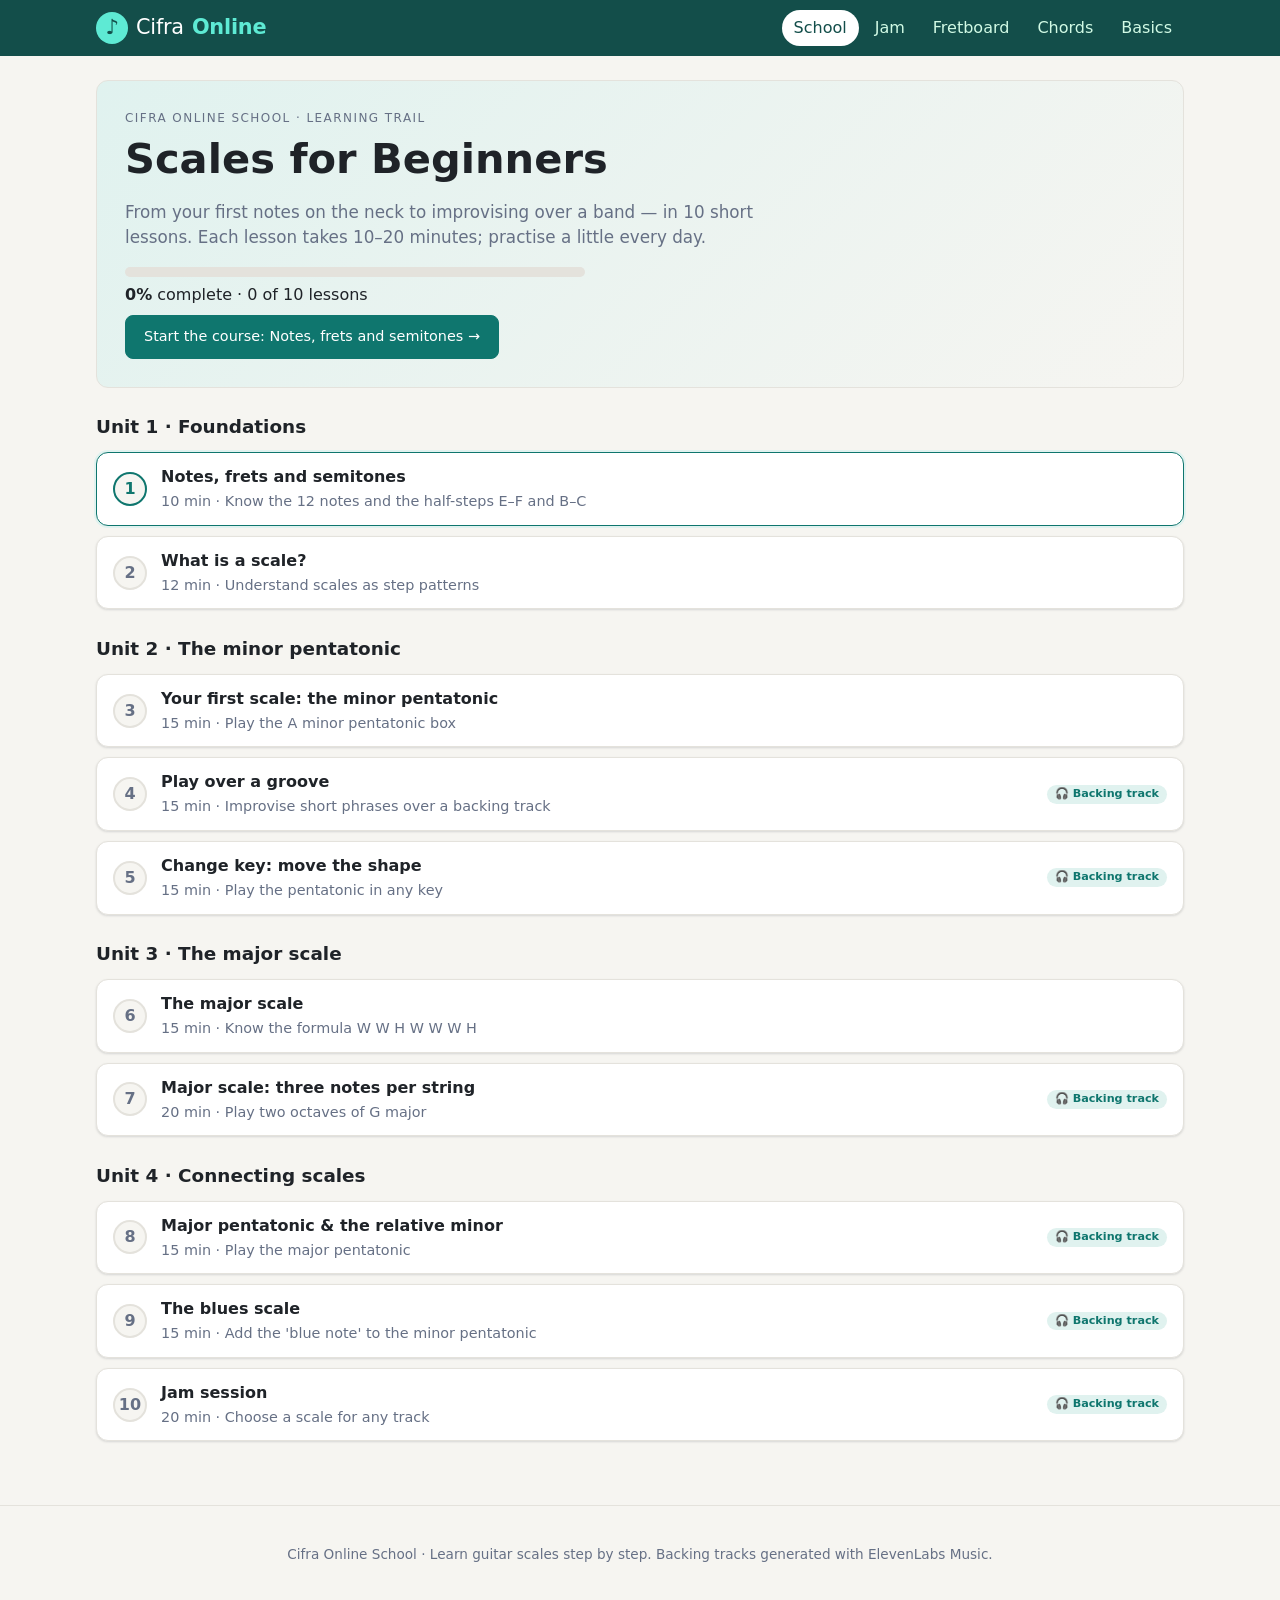
==== commit 2a45ab9d: "Add Jam room: choose rhythm, key and tempo; live chords and target notes - Jam room (#/jam): 7 groov" ====
--- a/index.html
+++ b/index.html
@@ -14,6 +14,7 @@
       <a class="logo" href="#/"><span class="logo-mark">♪</span> Cifra<b>Online</b></a>
       <nav class="nav">
         <a href="#/" data-route="school">School</a>
+        <a href="#/jam" data-route="jam">Jam</a>
         <a href="#/tuner" data-route="tuner">Fretboard</a>
         <a href="#/chords" data-route="chords">Chords</a>
         <a href="#/learn" data-route="learn">Basics</a>
@@ -31,6 +32,7 @@
   <script src="js/audio.js"></script>
   <script src="js/fretboard.js"></script>
   <script src="js/school.js"></script>
+  <script src="js/jam.js"></script>
   <script src="js/app.js"></script>
 </body>
 </html>
--- a/css/style.css
+++ b/css/style.css
@@ -395,3 +395,28 @@
 .checklist input:checked + span { color: var(--muted); text-decoration: line-through; }
 .lesson-nav { display: flex; justify-content: space-between; gap: 10px; flex-wrap: wrap; margin: 20px 0; }
 #completeBtn.done { background: var(--c-fifth); border-color: var(--c-fifth); }
+
+/* ---------- Jam room ---------- */
+.jam-controls { display: grid; gap: 10px; padding-top: 14px; }
+.jam-row { display: flex; flex-wrap: wrap; align-items: center; gap: 8px 12px; }
+.jam-row > .tool-label { min-width: 56px; }
+.jam-row .chip small { opacity: .65; font-size: .75em; }
+#jamTempo { width: min(260px, 60vw); accent-color: var(--accent); }
+.jam-stage { display: flex; flex-wrap: wrap; align-items: center; gap: 16px 28px; background: var(--surface); border: 1px solid var(--border); border-radius: var(--radius); padding: 16px 20px; margin: 16px 0 10px; box-shadow: var(--shadow); }
+.play-btn.big { width: 72px; height: 72px; font-size: 1.7rem; }
+.jam-now, .jam-next { display: flex; flex-direction: column; gap: 4px; }
+.jam-chord { font-size: clamp(2.4rem, 7vw, 3.6rem); font-weight: 800; color: var(--chord); line-height: 1; min-width: 2.5ch; }
+.jam-chord.small { font-size: clamp(1.4rem, 4vw, 2rem); color: var(--muted); }
+.beats.big i { width: 18px; height: 18px; }
+.jam-diagram svg { width: 96px; }
+.jam-stage .vol { margin-left: auto; }
+.jam-strip { display: flex; flex-wrap: wrap; gap: 4px; margin-bottom: 8px; }
+.jam-bar { min-width: 52px; text-align: center; padding: 6px 8px; border: 1px solid var(--border); border-radius: 8px; background: var(--surface); font-weight: 700; color: var(--muted); transition: background .1s; }
+.jam-bar.on { background: var(--chord); border-color: var(--chord); color: #fff; }
+.fb-dot.target { box-shadow: 0 0 0 2px #fff, 0 0 10px 2px rgba(255,255,255,.8); transform: translate(-50%, -50%) scale(1.12); z-index: 2; }
+.fb-dot.dim { opacity: .45; }
+.fb-legend .fb-dot.target { transform: none; }
+@media (max-width: 560px) {
+  .nav { width: 100%; overflow-x: auto; scrollbar-width: none; }
+  .nav a { padding: 6px 10px; font-size: .92rem; white-space: nowrap; }
+}
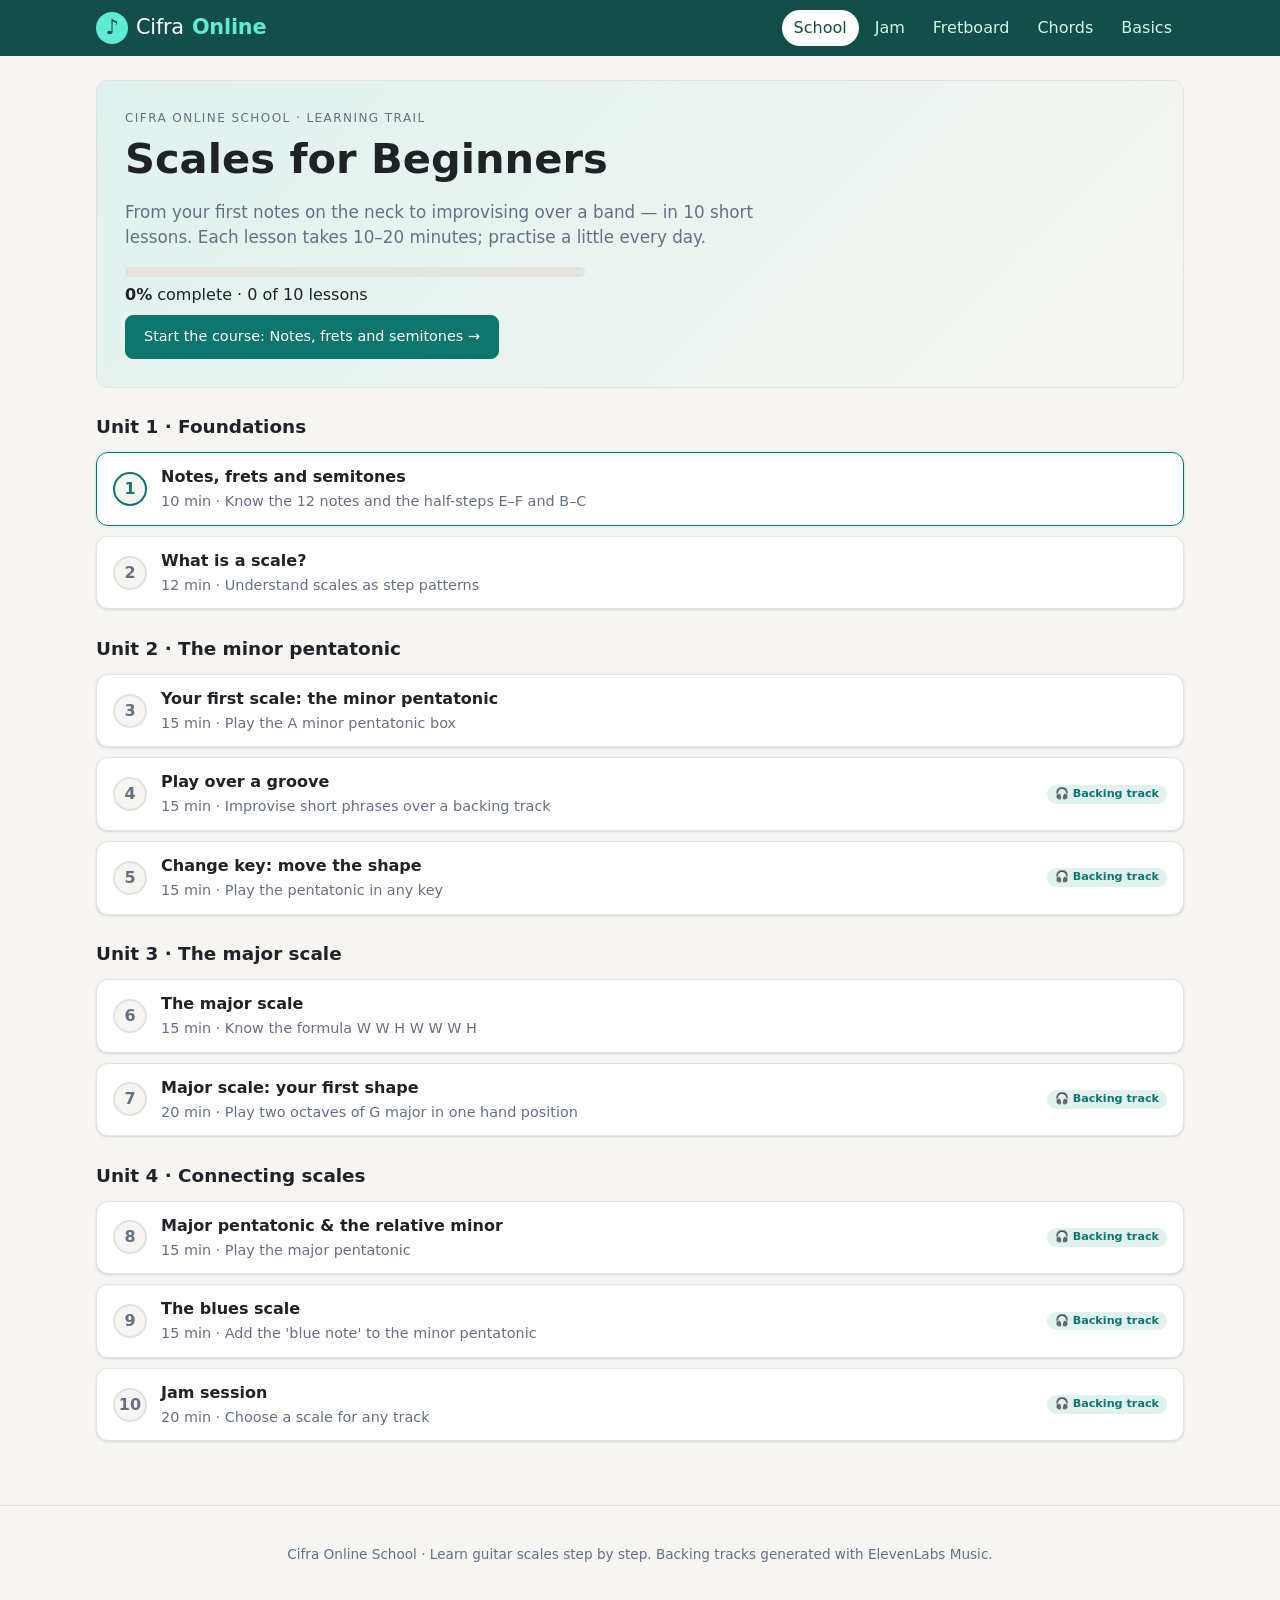
==== commit 7de3e301: "Scales review + Shapes mode (hand positions) - New js/scales.js: one shared definition of all scales" ====
--- a/index.html
+++ b/index.html
@@ -31,6 +31,7 @@
   <script src="js/chords.js"></script>
   <script src="js/audio.js"></script>
   <script src="js/fretboard.js"></script>
+  <script src="js/scales.js"></script>
   <script src="js/school.js"></script>
   <script src="js/jam.js"></script>
   <script src="js/app.js"></script>
--- a/css/style.css
+++ b/css/style.css
@@ -420,3 +420,9 @@
   .nav { width: 100%; overflow-x: auto; scrollbar-width: none; }
   .nav a { padding: 6px 10px; font-size: .92rem; white-space: nowrap; }
 }
+
+/* Shapes: the band where the hand sits */
+.fb-cell.in-band { background: rgba(253, 230, 138, .16); }
+.fb-row:first-child .fb-cell.in-band { box-shadow: inset 0 3px 0 rgba(253, 230, 138, .9); }
+.fb-row:nth-last-child(2) .fb-cell.in-band { box-shadow: inset 0 -3px 0 rgba(253, 230, 138, .9); }
+.fb-pos .chip small { opacity: .7; font-weight: 500; }
